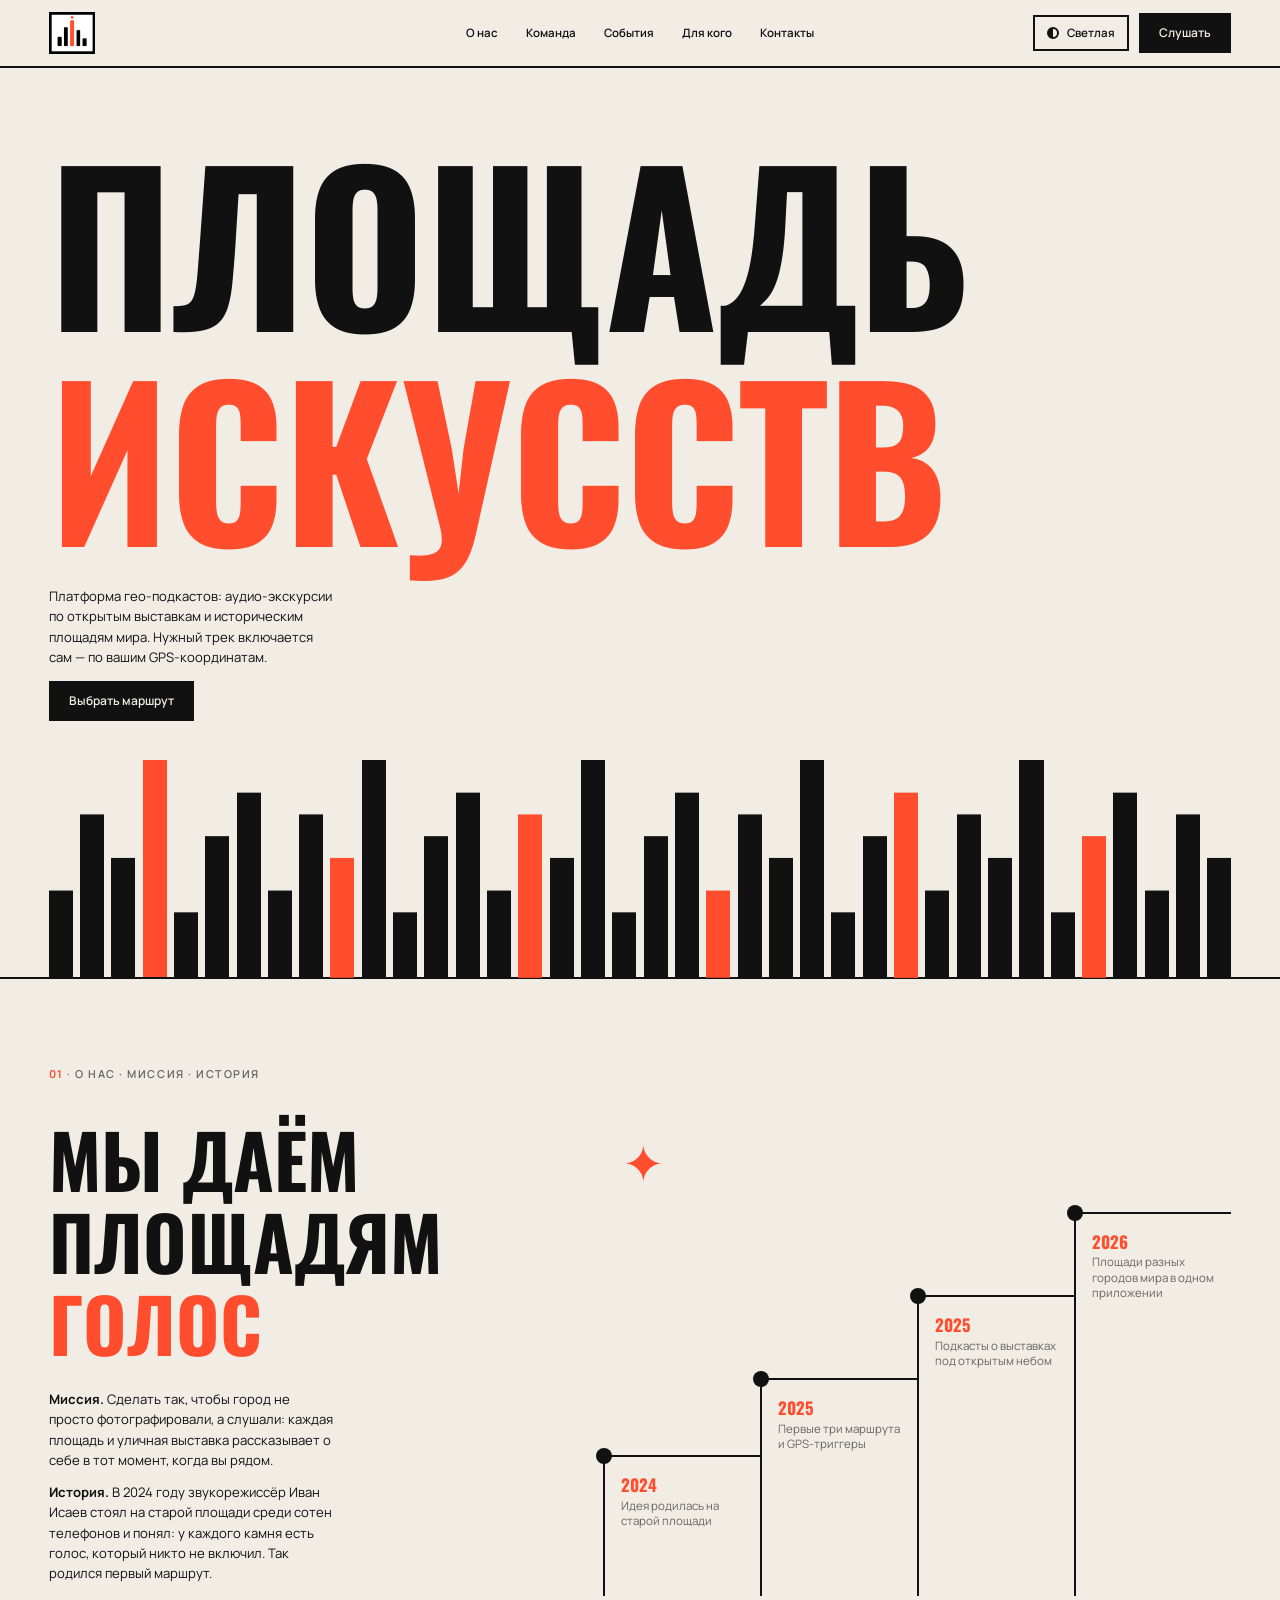
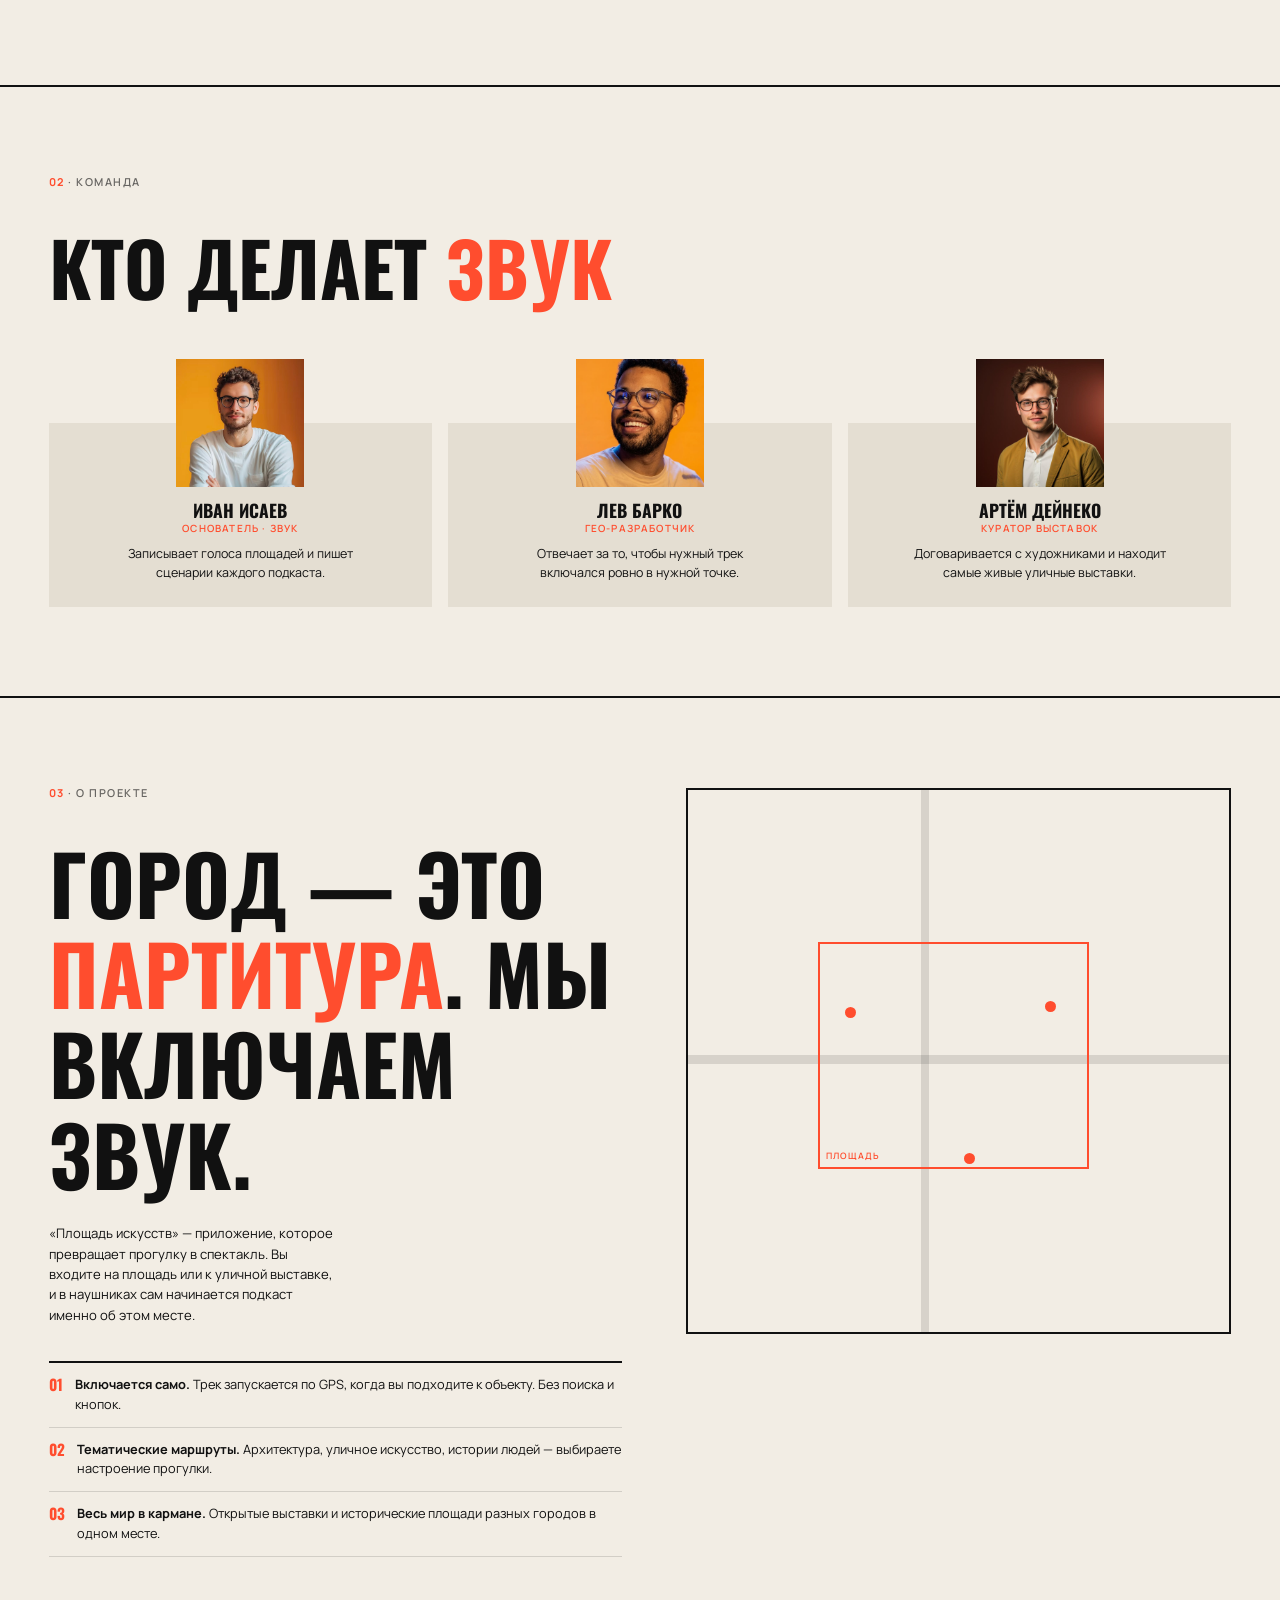
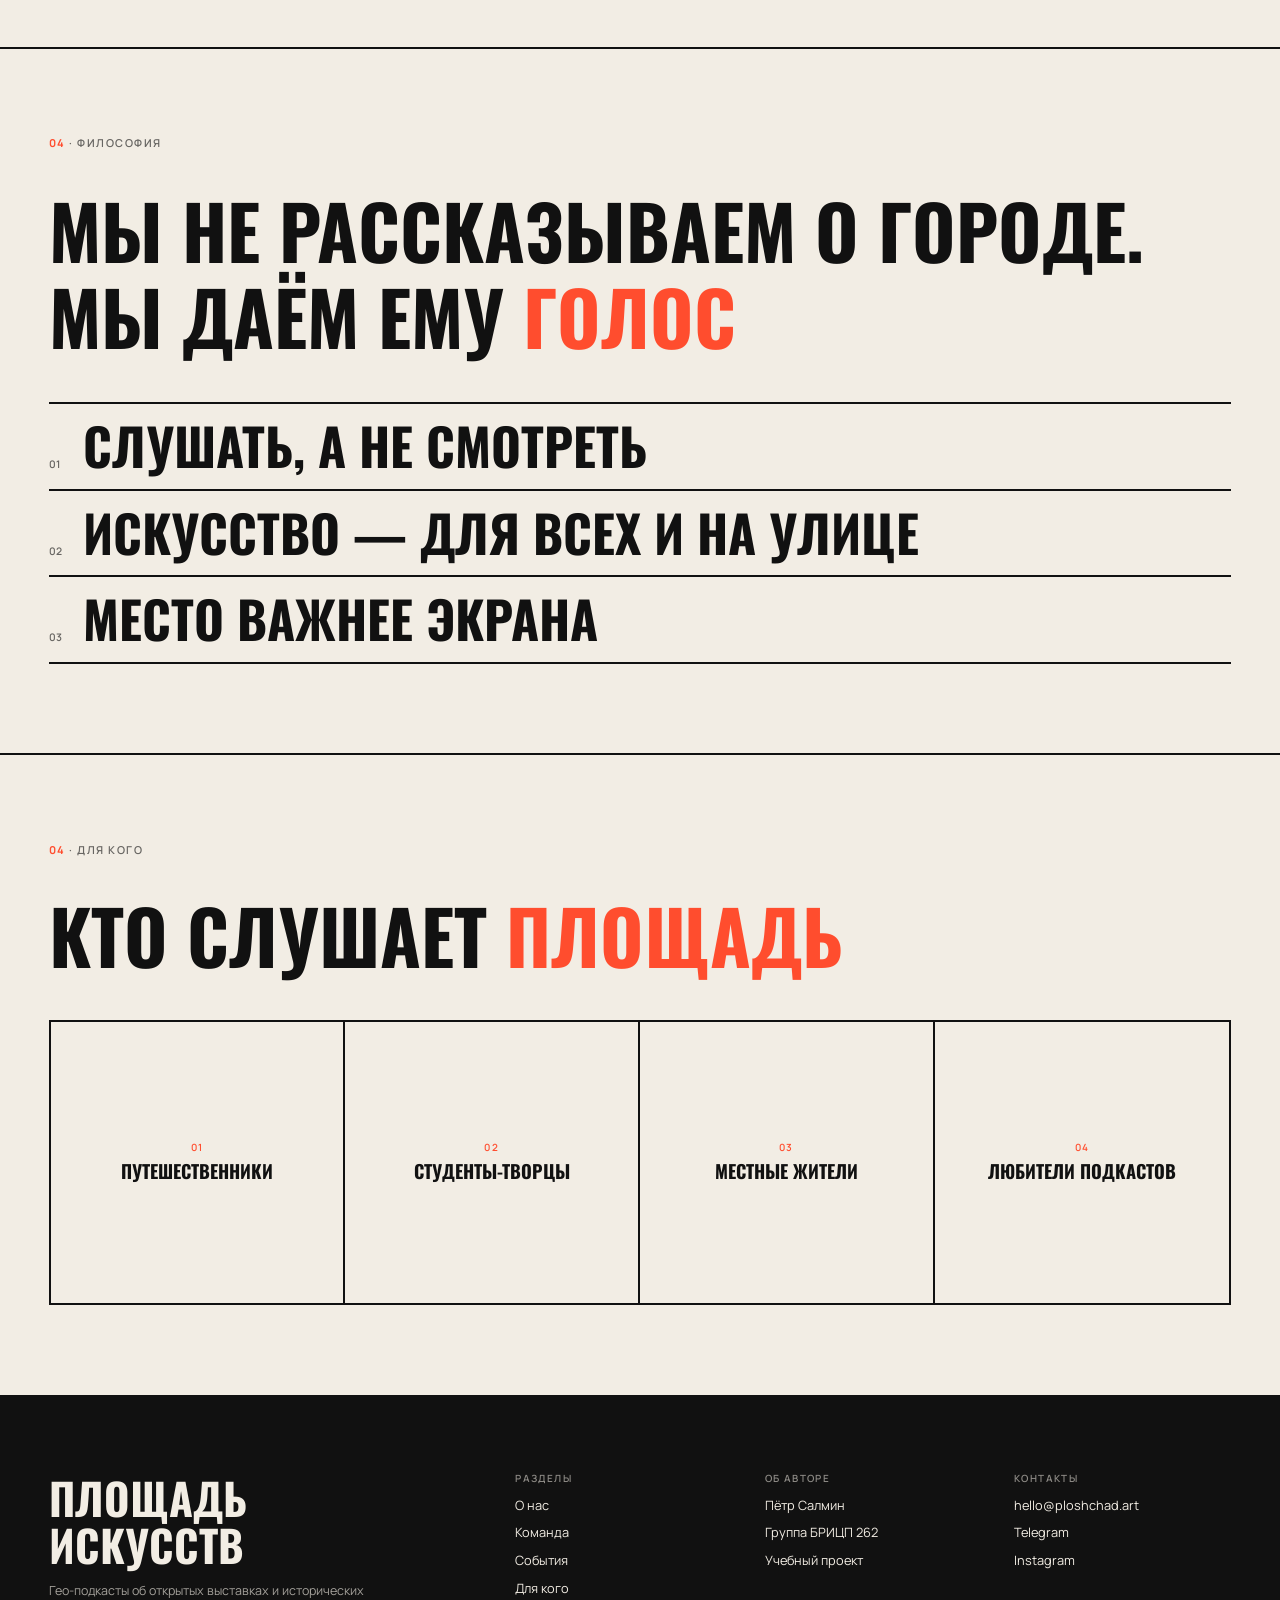
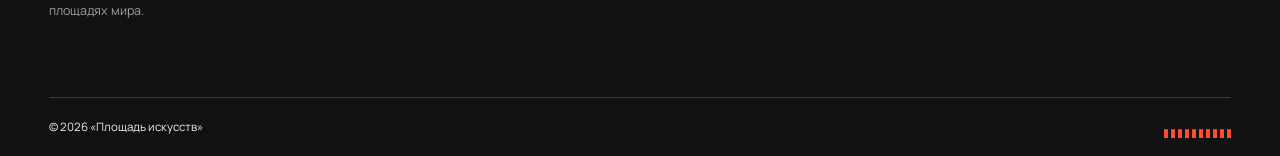
==== index.html @ ce0c1009 "переименовал html файл" ====
<!DOCTYPE html>
<html lang="ru">
<head>
  <meta charset="utf-8">
  <meta name="viewport" content="width=device-width, initial-scale=1, viewport-fit=cover">
  <title>Площадь искусств</title>
  <link rel="stylesheet" href="css/style.css">
</head>
<body>

  <input
    type="checkbox"
    id="theme"
    class="tg"
    aria-label="Включить светлую тему"
  >

  <header>
    <a class="logo" href="#top">
      <img class="logo-light" src="img/Frame 39.png" alt="Площадь искусств">
      <img class="logo-dark" src="img/Frame 40.png" alt="Площадь искусств">
    </a>

    <nav>
      <a href="#about">О нас</a>
      <a href="#team">Команда</a>
      <a href="#project">События</a>
      <a href="#audience">Для кого</a>
      <a href="#footer">Контакты</a>
    </nav>

    <div class="hr">
      <label class="theme" for="theme">
        <i></i>
        <span class="t1">Светлая</span>
        <span class="t2">Тёмная</span>
      </label>
      <a class="btn" href="#project">Слушать</a>
    </div>
  </header>

  <section class="hero" id="top">
    <div class="hm" tabindex="0">
      <h1>
        <span>Площадь</span>
        <span>Искусств</span>
      </h1>

      <p>
        Платформа гео-подкастов: аудио-экскурсии по открытым выставкам и
        историческим площадям мира. Нужный трек включается сам —
        по вашим GPS-координатам.
      </p>

      <a class="btn" href="#project">Выбрать маршрут</a>

      <div class="eq" aria-hidden="true">
        <i></i><i></i><i></i><i></i><i></i><i></i><i></i><i></i>
        <i></i><i></i><i></i><i></i><i></i><i></i><i></i><i></i>
        <i></i><i></i><i></i><i></i><i></i><i></i><i></i><i></i>
        <i></i><i></i><i></i><i></i><i></i><i></i><i></i><i></i>
        <i></i><i></i><i></i><i></i><i></i><i></i>
      </div>
    </div>
  </section>

  <section id="about">
    <p class="k"><b>01</b> · О нас · миссия · история</p>

    <div class="abt">
      <div class="l">
        <h2>Мы даём площадям<br><em>голос</em></h2>

        <div class="txt">
          <p>
            <strong>Миссия.</strong> Сделать так, чтобы город не просто
            фотографировали, а слушали: каждая площадь и уличная выставка
            рассказывает о себе в тот момент, когда вы рядом.
          </p>
          <p>
            <strong>История.</strong> В 2024 году звукорежиссёр Иван Исаев
            стоял на старой площади среди сотен телефонов и понял: у каждого
            камня есть голос, который никто не включил. Так родился первый
            маршрут.
          </p>
        </div>
      </div>

      <div class="r">
        <span class="star" aria-hidden="true">✦</span>

        <ol class="tl">
          <li>
            <span class="d"></span>
            <b>2024</b>
            <small>Идея родилась на старой площади</small>
          </li>
          <li>
            <span class="d"></span>
            <b>2025</b>
            <small>Первые три маршрута и GPS-триггеры</small>
          </li>
          <li>
            <span class="d"></span>
            <b>2025</b>
            <small>Подкасты о выставках под открытым небом</small>
          </li>
          <li>
            <span class="d"></span>
            <b>2026</b>
            <small>Площади разных городов мира в одном приложении</small>
          </li>
        </ol>
      </div>
    </div>
  </section>

  <section id="team">
    <p class="k"><b>02</b> · Команда</p>
    <h2>Кто делает <em>звук</em></h2>

    <div class="team">
      <div class="person">
        <img class="ph" src="img/ivan-isaev.jpg" alt="Иван Исаев">
        <h3>Иван Исаев</h3>
        <small>Основатель · звук</small>
        <p>Записывает голоса площадей и пишет сценарии каждого подкаста.</p>
      </div>

      <div class="person">
        <img class="ph" src="img/лев-барко.jpg" alt="Лев Барко">
        <h3>Лев Барко</h3>
        <small>Гео-разработчик</small>
        <p>Отвечает за то, чтобы нужный трек включался ровно в нужной точке.</p>
      </div>

      <div class="person">
        <img class="ph" src="img/артём-дейнеко.jpg" alt="Артём Дейнеко">
        <h3>Артём Дейнеко</h3>
        <small>Куратор выставок</small>
        <p>Договаривается с художниками и находит самые живые уличные выставки.</p>
      </div>
    </div>
  </section>

  <section id="project">
    <div class="two">
      <div>
        <p class="k"><b>03</b> · О проекте</p>
        <h2>Город — это <em>партитура</em>. Мы включаем звук.</h2>

        <p class="txt">
          «Площадь искусств» — приложение, которое превращает прогулку
          в спектакль. Вы входите на площадь или к уличной выставке,
          и в наушниках сам начинается подкаст именно об этом месте.
        </p>

        <ul class="utp">
          <li>
            <b>01</b>
            <span><strong>Включается само.</strong> Трек запускается по GPS,
            когда вы подходите к объекту. Без поиска и кнопок.</span>
          </li>
          <li>
            <b>02</b>
            <span><strong>Тематические маршруты.</strong> Архитектура,
            уличное искусство, истории людей — выбираете настроение прогулки.</span>
          </li>
          <li>
            <b>03</b>
            <span><strong>Весь мир в кармане.</strong> Открытые выставки
            и исторические площади разных городов в одном месте.</span>
          </li>
        </ul>
      </div>

      <div class="map" aria-label="Карта маршрута">
        <div class="s s1"></div>
        <div class="s s2"></div>
        <div class="sq">ПЛОЩАДЬ</div>

        <div class="pin" tabindex="0" style="top:41%; left:30%">
          <span class="dot"></span>
          <span class="card">
            <b>Голоса площади</b>
            <small>14 мин · в 320 м от вас</small>
            <span class="play">▶ Play</span>
          </span>
        </div>

        <div class="pin" tabindex="0" style="top:40%; left:67%">
          <span class="dot"></span>
          <span class="card">
            <b>Эхо фонтанов</b>
            <small>9 мин · в 540 м от вас</small>
            <span class="play">▶ Play</span>
          </span>
        </div>

        <div class="pin" tabindex="0" style="top:68%; left:52%">
          <span class="dot"></span>
          <span class="card">
            <b>Ночной обход</b>
            <small>21 мин · в 900 м от вас</small>
            <span class="play">▶ Play</span>
          </span>
        </div>
      </div>
    </div>
  </section>

  <section class="phil" id="philosophy">
    <p class="k"><b>04</b> · Философия</p>
    <h2>Мы не рассказываем о городе.<br>Мы даём ему <em>голос</em></h2>

    <ul>
      <li><span>01</span><div>Слушать, а не смотреть</div></li>
      <li><span>02</span><div>Искусство — для всех и на улице</div></li>
      <li><span>03</span><div>Место важнее экрана</div></li>
    </ul>
  </section>

    <section id="audience">
    <p class="k"><b>04</b> · Для кого</p>
    <h2>Кто слушает <em>площадь</em></h2>

    <div class="aud">
      <div class="aud-card">
        <img class="aud-img" src="img/travellers.jpg" alt="Путешественники">
        <div class="aud-content">
          <b class="aud-num">01</b>
          <div class="aud-info">
            <h3>Путешественники</h3>
            <p>Хотят понять город, а не просто отметить его в списке.</p>
          </div>
        </div>
      </div>

      <div class="aud-card">
        <img class="aud-img" src="img/students.jpg" alt="Студенты-творцы">
        <div class="aud-content">
          <b class="aud-num">02</b>
          <div class="aud-info">
            <h3>Студенты-творцы</h3>
            <p>Дизайнеры, архитекторы и искусствоведы ищут живые референсы.</p>
          </div>
        </div>
      </div>

      <div class="aud-card">
        <img class="aud-img" src="img/mestnie.jpg" alt="Местные жители">
        <div class="aud-content">
          <b class="aud-num">03</b>
          <div class="aud-info">
            <h3>Местные жители</h3>
            <p>Открывают знакомый двор по-новому по дороге на работу.</p>
          </div>
        </div>
      </div>

      <div class="aud-card">
        <img class="aud-img" src="img/podkasts.jpg" alt="Любители подкастов">
        <div class="aud-content">
          <b class="aud-num">04</b>
          <div class="aud-info">
            <h3>Любители подкастов</h3>
            <p>Ценят истории, которые можно слушать на ходу.</p>
          </div>
        </div>
      </div>
    </div>
  </section>

  <footer id="footer">
    <div class="fc">
      <div>
        <div class="o">Площадь<br>искусств</div>
        <p class="sub">Гео-подкасты об открытых выставках и исторических площадях мира.</p>
      </div>

      <div>
        <h4>Разделы</h4>
        <ul>
          <li><a href="#about">О нас</a></li>
          <li><a href="#team">Команда</a></li>
          <li><a href="#project">События</a></li>
          <li><a href="#audience">Для кого</a></li>
        </ul>
      </div>

      <div>
        <h4>Об авторе</h4>
        <ul>
          <li>Пётр Салмин</li>
          <li>Группа БРИЦП 262</li>
          <li>Учебный проект</li>
        </ul>
      </div>

      <div>
        <h4>Контакты</h4>
        <ul>
          <li><a href="#top">hello@ploshchad.art</a></li>
          <li><a href="#top">Telegram</a></li>
          <li><a href="#top">Instagram</a></li>
        </ul>
      </div>
    </div>

    <div class="fb">
      <span>© 2026 «Площадь искусств»</span>
      <span class="mini" aria-hidden="true">
        <i></i><i></i><i></i><i></i><i></i><i></i><i></i><i></i><i></i><i></i>
      </span>
    </div>
  </footer>

</body>
</html>
---- css/style.css ----
@import url("font.css");


:root {
  --bg:   #F2EDE4;
  --ink:  #111;
  --ac:   #FF4D2E;
  --line: rgba(17, 17, 17, .14);
  --mute: rgba(17, 17, 17, .62);
  --card: #E4DED2;
  --ph:   #D9D9D9;
  --pad:  clamp(20px, 3.8vw, 64px);

  box-sizing: border-box;
  padding-top:    env(safe-area-inset-top, 0px);
  padding-bottom: env(safe-area-inset-bottom, 0px);
}

@media (prefers-color-scheme: dark) {
  :root:not([data-theme="light"]) {
    --bg:   #0E0E0E;
    --ink:  #F2EDE4;
    --line: rgba(242, 237, 228, .16);
    --mute: rgba(242, 237, 228, .62);
    --card: #1B1B1B;
    --ph:   #333;
  }
}

:root[data-theme="dark"] {
  --bg:   #0E0E0E;
  --ink:  #F2EDE4;
  --line: rgba(242, 237, 228, .16);
  --mute: rgba(242, 237, 228, .62);
  --card: #1B1B1B;
  --ph:   #333;
}

:root:has(.tg:checked) {
  --bg:   #F2EDE4;
  --ink:  #111;
  --line: rgba(17, 17, 17, .14);
  --mute: rgba(17, 17, 17, .62);
  --card: #E4DED2;
  --ph:   #D9D9D9;
}


*,
*::before,
*::after {
  box-sizing: inherit;
}

html {
  scroll-behavior: smooth;
  scroll-padding-top: calc(env(safe-area-inset-top, 0px) + 56px);
}

body {
  margin: 0;
  background: var(--bg);
  color: var(--ink);
  font: 400 .95rem/1.55 Manrope, Arial, sans-serif;
  overflow-x: hidden;
}

h1, h2, h3, .o {
  font-family: Oswald, Impact, "Arial Narrow", sans-serif;
  text-transform: uppercase;
  font-weight: 700;
  margin: 0;
  line-height: 1.1;
}

h2 {
  font-size: clamp(2.2rem, 5.8vw, 6.2rem);
}

em {
  font-style: normal;
  color: var(--ac);
}

p {
  margin: 0 0 .9em;
}

a {
  color: inherit;
  text-decoration: none;
}

section {
  padding: clamp(48px, 7vw, 110px) var(--pad);
  border-bottom: 2px solid var(--ink);
}

/*компоненты*/
.k {
  font: 600 .68rem/1 Manrope, sans-serif;
  letter-spacing: .14em;
  text-transform: uppercase;
  color: var(--mute);
  margin: 0 0 clamp(20px, 3vw, 40px);
}

.k b {
  color: var(--ac);
}

.btn {
  display: inline-block;
  background: var(--ink);
  color: var(--bg);
  font: 600 .75rem/1 Manrope, sans-serif;
  padding: 12px 18px;
  border: 2px solid var(--ink);
  transition: background .25s, color .25s, border-color .25s;
}

.btn:hover {
  background: var(--ac);
  border-color: var(--ac);
  color: #111;
}

/*header*/
header {
  position: sticky;
  top: env(safe-area-inset-top, 0px);
  z-index: 20;
  display: grid;
  grid-template-columns: 1fr auto 1fr;
  align-items: center;
  gap: 16px;
  padding: 12px var(--pad);
  background: var(--bg);
  border-bottom: 2px solid var(--ink);
}

.logo {
  display: flex;
  align-items: center;
}

.logo img {
  height: clamp(28px, 4vw, 42px);
  width: auto;
  max-width: 100%;
}

.logo .logo-light { display: block; }
.logo .logo-dark  { display: none;  }

@media (prefers-color-scheme: dark) {
  :root:not([data-theme="light"]):not(:has(.tg:checked)) .logo-light { display: none;  }
  :root:not([data-theme="light"]):not(:has(.tg:checked)) .logo-dark  { display: block; }
}

:root[data-theme="dark"] .logo-light { display: none;  }
:root[data-theme="dark"] .logo-dark  { display: block; }

header nav {
  display: flex;
  gap: clamp(12px, 2.2vw, 32px);
  font: 600 .72rem/1 Manrope, sans-serif;
}

header nav a {
  position: relative;
}

header nav a::after {
  content: "";
  position: absolute;
  left: 0;
  right: 100%;
  bottom: -6px;
  height: 2px;
  background: var(--ac);
  transition: right .3s;
}

header nav a:hover::after {
  right: 0;
}

.hr {
  justify-self: end;
  display: flex;
  gap: 10px;
  align-items: center;
}

.tg {
  position: absolute;
  opacity: 0;
  pointer-events: none;
}

.tg:focus-visible + header .theme {
  outline: 2px solid var(--ac);
  outline-offset: 2px;
}

.theme {
  display: flex;
  align-items: center;
  gap: 8px;
  background: transparent;
  color: var(--ink);
  border: 2px solid var(--ink);
  padding: 10px 12px;
  font: 600 .72rem/1 Manrope, sans-serif;
  cursor: pointer;
  user-select: none;
  transition: background .25s, color .25s;
}

.theme:hover {
  background: var(--ink);
  color: var(--bg);
}

.theme .t2 {
  display: none;
}

.tg:checked ~ header .theme .t1 {
  display: none;
}

.tg:checked ~ header .theme .t2 {
  display: inline;
}

.theme i {
  width: 12px;
  height: 12px;
  border-radius: 50%;
  border: 2px solid currentColor;
  background: linear-gradient(90deg, currentColor 50%, transparent 50%);
  transition: transform .4s;
}

.theme:hover i {
  transform: rotate(180deg);
}

/*hero*/
.hero {
  padding-top:    clamp(32px, 5vw, 80px);
  padding-bottom: 0;
}

.hm {
  outline: none;
  cursor: crosshair;
}

.hero h1 {
  font-size: clamp(3.6rem, 16vw, 17rem);
  line-height: 1.05;
  letter-spacing: -.005em;
}

.hero h1 span {
  display: block;
}

.hero h1 span + span {
  color: var(--ac);
}

.hero p {
  max-width: 36ch;
  margin: clamp(14px, 2vw, 24px) 0 14px;
  font-size: .82rem;
}

.eq {
  display: flex;
  align-items: flex-end;
  gap: clamp(3px, .55vw, 9px);
  height: clamp(150px, 17vw, 300px);
  margin-top: clamp(20px, 3vw, 44px);
}

.eq i {
  flex: 1;
  height: 100%;
  background: var(--ink);
  transform-origin: bottom;
  transform: scaleY(var(--s, .5));
  animation: eq 1s ease-in-out infinite paused;
}

.eq i:nth-child(6n + 4) {
  background: var(--ac);
}

.eq i:nth-child(7n + 1) { --s: .4;  }
.eq i:nth-child(7n + 2) { --s: .75; }
.eq i:nth-child(7n + 3) { --s: .55; }
.eq i:nth-child(7n + 4) { --s: 1;   }
.eq i:nth-child(7n + 5) { --s: .3;  }
.eq i:nth-child(7n + 6) { --s: .65; }
.eq i:nth-child(7n)     { --s: .85; }

.eq i:nth-child(3n) {
  animation-duration: .7s;
  animation-delay: -.2s;
}
.eq i:nth-child(3n + 1) {
  animation-duration: 1.3s;
  animation-delay: -.7s;
}
.eq i:nth-child(5n) {
  animation-duration: .55s;
  animation-delay: -.4s;
}
.eq i:nth-child(2n) {
  animation-delay: -.1s;
}

.hm:hover .eq i,
.hm:focus-within .eq i {
  animation-play-state: running;
}

@keyframes eq {
  0%, 100% { transform: scaleY(var(--s)); }
  50%      { transform: scaleY(calc(1.05 - var(--s))); }
}

/*о нас*/
.abt {
  display: grid;
  grid-template-columns: minmax(0, 1fr) minmax(0, 1.25fr);
  gap: clamp(24px, 4vw, 64px);
  align-items: stretch;
}

.star {
  position: absolute;
  left: 3%;
  top: 4%;
  font-size: clamp(2rem, 4vw, 4rem);
  color: var(--ac);
  line-height: 1;
}

@keyframes spin {
  to { transform: rotate(360deg); }
}

.txt {
  max-width: 36ch;
  margin-top: clamp(16px, 2vw, 28px);
  font-size: .82rem;
}

.r {
  position: relative;
  display: flex;
  align-items: flex-end;
  min-height: clamp(290px, 30vw, 430px);
}

.tl {
  list-style: none;
  margin: 0;
  padding: 0;
  display: grid;
  grid-template-columns: repeat(4, 1fr);
  align-items: end;
  width: 100%;
}

.tl li:nth-child(1) { height: clamp(110px, 11vw,   160px); }
.tl li:nth-child(2) { height: clamp(170px, 17vw,   250px); }
.tl li:nth-child(3) { height: clamp(230px, 23.5vw, 340px); }
.tl li:nth-child(4) { height: clamp(290px, 30vw,   430px); }

.tl li {
  position: relative;
  text-align: left;
  padding: 20px 12px 14px 16px;
  border-top:  2px solid var(--ink);
  border-left: 2px solid var(--ink);
}

.tl .d {
  position: absolute;
  left: -9px;
  top: -9px;
  display: block;
  width: 16px;
  height: 16px;
  border-radius: 50%;
  background: var(--ink);
  transition: background .3s;
}

.tl .d::after {
  content: "";
  position: absolute;
  inset: 0;
  border-radius: 50%;
  animation: pu 2.4s ease-out infinite;
}

.tl li:hover .d {
  background: var(--ac);
}

.tl b {
  display: block;
  font: 700 1.05rem/1 Oswald, sans-serif;
  color: var(--ac);
}

.tl small {
  display: block;
  color: var(--mute);
  font-size: .72rem;
  line-height: 1.35;
  margin-top: 4px;
}

@keyframes pu {
  0%   { box-shadow: 0 0 0 0 var(--ac); }
  100% { box-shadow: 0 0 0 18px transparent; }
}


/*команда*/
.team {
  --s: clamp(80px, 10vw, 160px);
  display: grid;
  grid-template-columns: repeat(3, 1fr);
  gap: 16px;
  margin-top: calc(clamp(28px, 4vw, 56px) + var(--s) / 2);
}

.person {
  background: var(--card);
  padding: 0 20px 24px;
  text-align: center;
}

.ph {
  display: block;
  width: var(--s);
  height: var(--s);
  margin: calc(var(--s) / -2) auto 14px;
  object-fit: cover;
}

.person h3 {
  font-size: 1.1rem;
}

.person small {
  display: block;
  margin: 4px 0 10px;
  color: var(--ac);
  font: 600 .62rem/1 Manrope, sans-serif;
  letter-spacing: .12em;
  text-transform: uppercase;
}

.person p {
  margin: 0 auto;
  font-size: .78rem;
  max-width: 34ch;
}

/*о проекте*/
.two {
  display: grid;
  grid-template-columns: 1.05fr 1fr;
  gap: clamp(28px, 5vw, 80px);
  align-items: start;
}

.two h2 {
  font-size: clamp(2.2rem, 6.4vw, 6.8rem);
}

.utp {
  list-style: none;
  margin: clamp(20px, 3vw, 36px) 0 0;
  padding: 0;
  border-top: 2px solid var(--ink);
}

.utp li {
  display: flex;
  gap: 12px;
  padding: 12px 0;
  border-bottom: 1px solid var(--line);
  font-size: .8rem;
}

.utp b {
  font: 700 .95rem/1.2 Oswald, sans-serif;
  color: var(--ac);
}

.map {
  position: relative;
  aspect-ratio: 1;
  border: 2px solid var(--ink);
}

.map .s {
  position: absolute;
  background: var(--ink);
  opacity: .12;
}

.map .s1 { left: 0; right: 0; top: 49%; height: 1.6%; }
.map .s2 { top: 0; bottom: 0; left: 43%; width: 1.6%; }

.map .sq {
  position: absolute;
  inset: 28% 26% 30% 24%;
  border: 2px solid var(--ac);
  display: flex;
  align-items: flex-end;
  padding: 6px;
  font: 600 .55rem/1 Manrope, sans-serif;
  letter-spacing: .14em;
  color: var(--ac);
}

.pin {
  position: absolute;
  width: 44px;
  height: 44px;
  margin: -22px 0 0 -22px;
  display: grid;
  place-items: center;
  outline: none;
  cursor: pointer;
  z-index: 1;
}

.pin:hover,
.pin:focus {
  z-index: 5;
}

.pin .dot {
  width: 11px;
  height: 11px;
  border-radius: 50%;
  background: var(--ac);
  position: relative;
  transition: transform .3s;
}

.pin .dot::after {
  content: "";
  position: absolute;
  inset: 0;
  border-radius: 50%;
  animation: pu 2s ease-out infinite;
}

.pin:hover .dot,
.pin:focus .dot {
  transform: scale(1.5);
}

.card {
  position: absolute;
  bottom: calc(100% + 4px);
  left: 50%;
  width: 180px;
  padding: 12px;
  background: var(--ink);
  color: var(--bg);
  opacity: 0;
  visibility: hidden;
  transform: translate(-50%, 10px);
  transition: opacity .3s, transform .3s, visibility .3s;
  text-align: left;
}

.pin:hover .card,
.pin:focus .card {
  opacity: 1;
  visibility: visible;
  transform: translate(-50%, 0);
}

.card b {
  display: block;
  font: 700 1rem/1.1 Oswald, sans-serif;
  text-transform: uppercase;
}

.card small {
  display: block;
  margin: 3px 0 8px;
  font-size: .72rem;
  opacity: .75;
}

.play {
  display: inline-block;
  background: var(--ac);
  color: #111;
  font: 600 .72rem/1 Manrope, sans-serif;
  padding: 6px 11px;
  border-radius: 99px;
}

/*филисофия*/
.phil h2 {
  font-size: clamp(2.2rem, 5.8vw, 6.2rem);
  line-height: 1.15;
}

.phil ul {
  list-style: none;
  margin: clamp(24px, 3.5vw, 44px) 0 0;
  padding: 0;
  border-top: 2px solid var(--ink);
}

.phil li {
  display: flex;
  align-items: baseline;
  gap: 20px;
  padding: clamp(8px, 1.2vw, 16px) 0;
  border-bottom: 2px solid var(--ink);
  transition: padding-left .3s, color .3s;
}

.phil li:hover {
  padding-left: 20px;
  color: var(--ac);
}

.phil li span {
  font: 600 .65rem/1 Manrope, sans-serif;
  color: var(--mute);
  min-width: 2ch;
}

.phil li div {
  font: 700 clamp(1.6rem, 4vw, 4.2rem)/1.05 Oswald, sans-serif;
  text-transform: uppercase;
}

/*для кого*/
.aud {
  display: grid;
  grid-template-columns: repeat(4, 1fr);
  margin-top: clamp(24px, 3.5vw, 44px);
  border: 2px solid var(--ink);
}

.aud-card {
  position: relative;
  min-height: clamp(240px, 22vw, 340px);
  border-right: 2px solid var(--ink);
  overflow: hidden;
  transition: background .3s, color .3s;
}

.aud-card:last-child {
  border-right: 0;
}

.aud-img {
  position: absolute;
  inset: 0;
  width: 100%;
  height: 100%;
  object-fit: cover;
  opacity: 0;
  z-index: 1;
  transition: opacity .4s ease, transform .4s ease;
}

.aud-content {
  position: relative;
  z-index: 2;
  height: 100%;
  padding: 24px 20px;
  display: flex;
  flex-direction: column;
  justify-content: center;
  align-items: center;
  text-align: center;
  transition: all .3s ease;
}

.aud-num {
  font: 600 .62rem/1 Manrope, sans-serif;
  letter-spacing: .14em;
  color: var(--ac);
  margin-bottom: 8px;
  transition: all .3s ease;
}

.aud-info {
  display: flex;
  flex-direction: column;
  align-items: center;
  transition: all .3s ease;
}

.aud-info h3 {
  font-size: 1.15rem;
  margin: 0;
}

.aud-info p {
  margin: 0;
  font-size: .78rem;
  max-width: 30ch;
  opacity: 0;
  max-height: 0;
  overflow: hidden;
  transition: opacity .3s ease, max-height .3s ease, margin .3s ease;
}

.aud-card:hover {
  background: var(--ink);
  color: var(--bg);
}

.aud-card:hover .aud-img {
  opacity: 0.5;
  transform: scale(1.05);
}

.aud-card:hover .aud-content {
  justify-content: space-between; 
  align-items: flex-start;        
  text-align: left;
}

.aud-card:hover .aud-info {
  align-items: flex-start;
}

.aud-card:hover .aud-info p {
  opacity: 1;
  max-height: 100px;
  margin-top: 8px;
}

/*футер*/
footer {
  background: var(--ink);
  color: var(--bg);
  padding: clamp(40px, 6vw, 88px) var(--pad) 0;
}

.fc {
  display: grid;
  grid-template-columns: 2fr 1fr 1fr 1fr;
  gap: 32px;
}

footer .o {
  font-size: clamp(1.8rem, 3.4vw, 3.2rem);
  line-height: 1.1;
}

footer .sub {
  margin: 12px 0 0;
  font-size: .78rem;
  opacity: .65;
  max-width: 40ch;
}

footer h4 {
  margin: 0 0 12px;
  font: 600 .62rem/1 Manrope, sans-serif;
  letter-spacing: .14em;
  text-transform: uppercase;
  opacity: .55;
}

footer ul {
  list-style: none;
  margin: 0;
  padding: 0;
  display: grid;
  gap: 8px;
  font-size: .8rem;
}

footer a:hover {
  color: var(--ac);
}

.fb {
  display: flex;
  justify-content: space-between;
  align-items: center;
  gap: 16px;
  margin-top: clamp(40px, 6vw, 88px);
  padding: 18px 0;
  border-top: 1px solid rgba(128, 128, 128, .4);
  font-size: .72rem;
}

.mini {
  display: flex;
  align-items: flex-end;
  gap: 3px;
  height: 22px;
}

.mini i {
  width: 4px;
  height: 100%;
  background: var(--ac);
  transform-origin: bottom;
  transform: scaleY(.4);
  animation: eq .8s ease-in-out infinite;
  --s: .3;
}

.mini i:nth-child(2n) {
  animation-delay: -.3s;
  --s: .6;
}

.mini i:nth-child(3n) {
  animation-delay: -.55s;
  --s: .9;
}

@media (max-width: 860px) {
  header {
    grid-template-columns: 1fr auto;
  }

  header nav {
    display: none;
  }

  .two,
  .fc,
  .team {
    grid-template-columns: 1fr;
  }

  .team {
    gap: calc(var(--s) / 2 + 24px);
  }

  .abt {
    grid-template-columns: 1fr;
  }

  .r {
    min-height: 0;
    padding-top: 28px;
  }

  .tl {
    grid-template-columns: 1fr 1fr;
    row-gap: 28px;
    align-items: start;
  }

  .tl li:nth-child(n) {
    height: auto;
  }

  .star {
    left: auto;
    right: 0;
    top: -6px;
  }

  .aud {
    grid-template-columns: 1fr 1fr;
  }

  .aud-card:nth-child(2) {
    border-right: 0;
  }

  .aud-card:nth-child(-n + 2) {
    border-bottom: 2px solid var(--ink);
  }
}

@media (max-width: 480px) {
  header .theme span,
  .tg:checked ~ header .theme .t2 {
    display: none;
  }

  .aud {
    grid-template-columns: 1fr;
  }

  .aud-card {
    border-right: 0;
    border-bottom: 2px solid var(--ink);
  }

  .aud-card:last-child {
    border-bottom: 0;
  }
}

@media (prefers-reduced-motion: reduce) {
  *,
  *::before,
  *::after {
    animation: none !important;
    transition: none !important;
  }
}
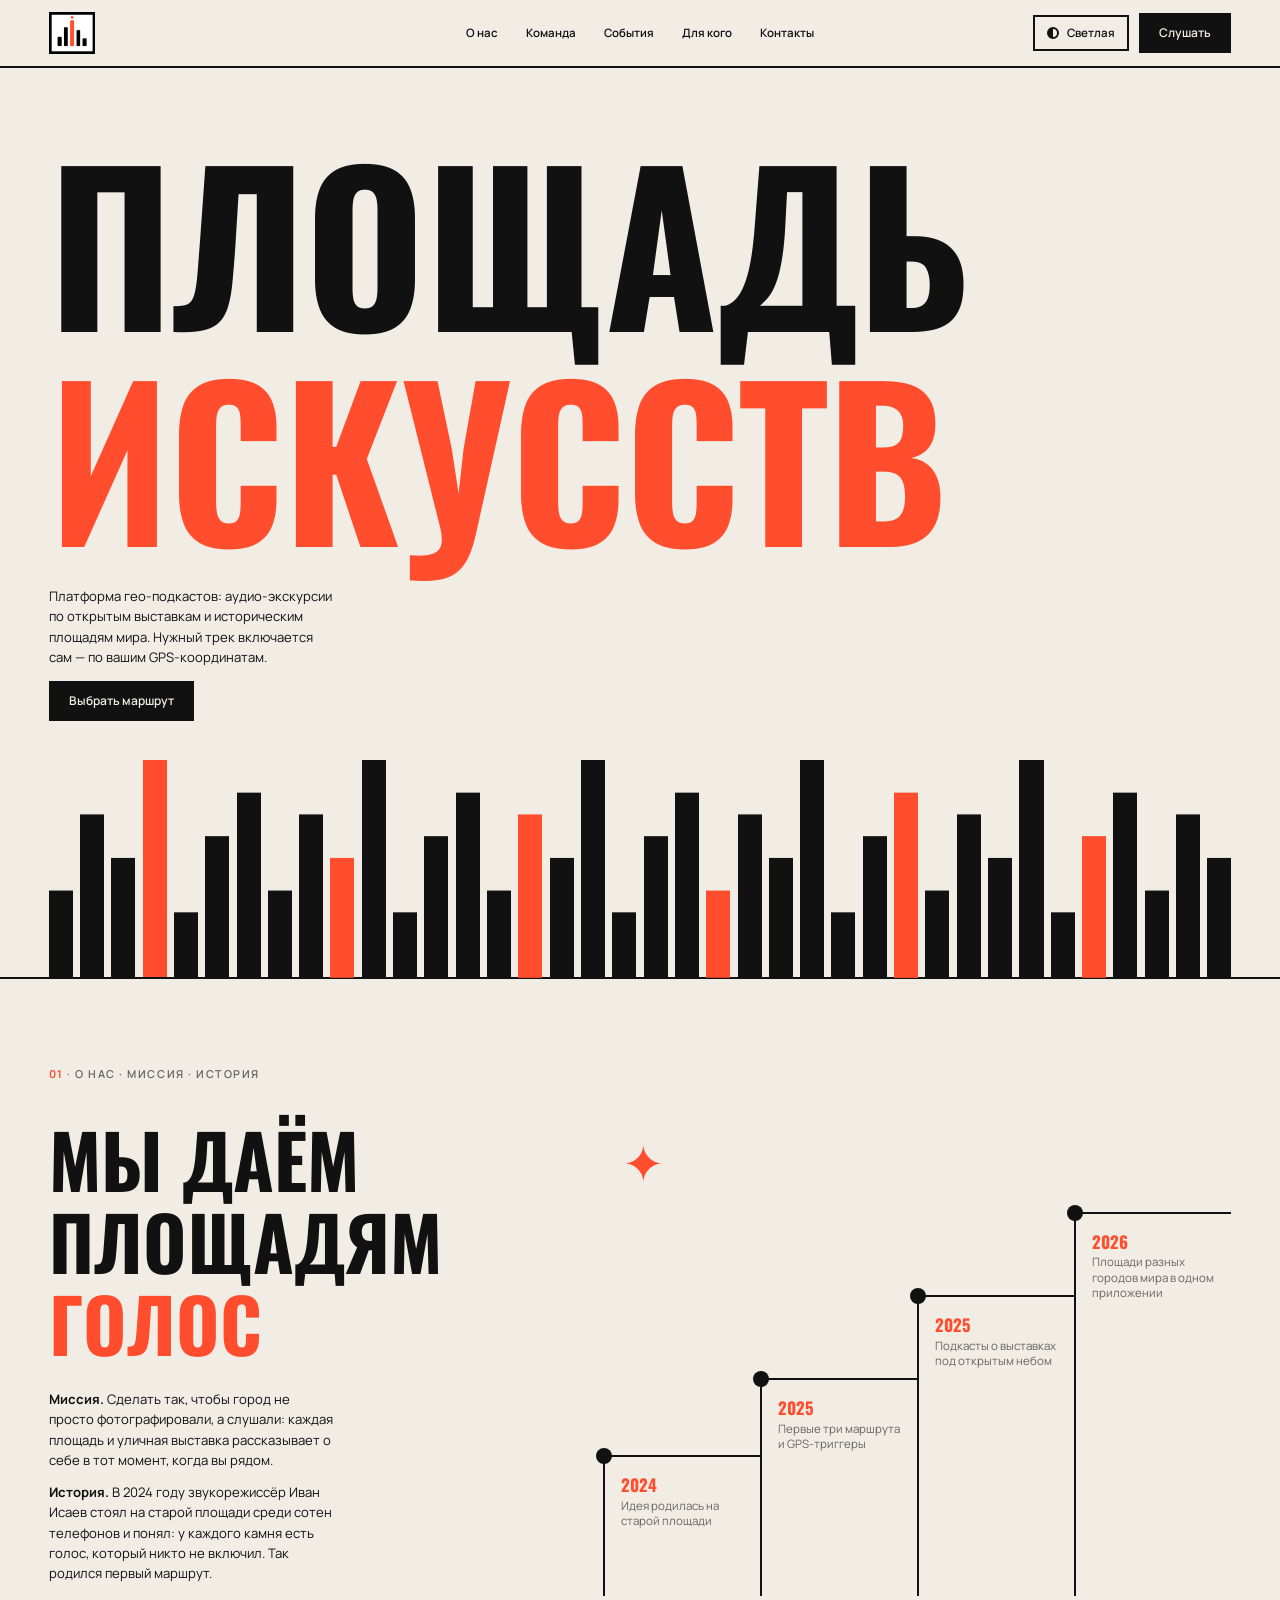
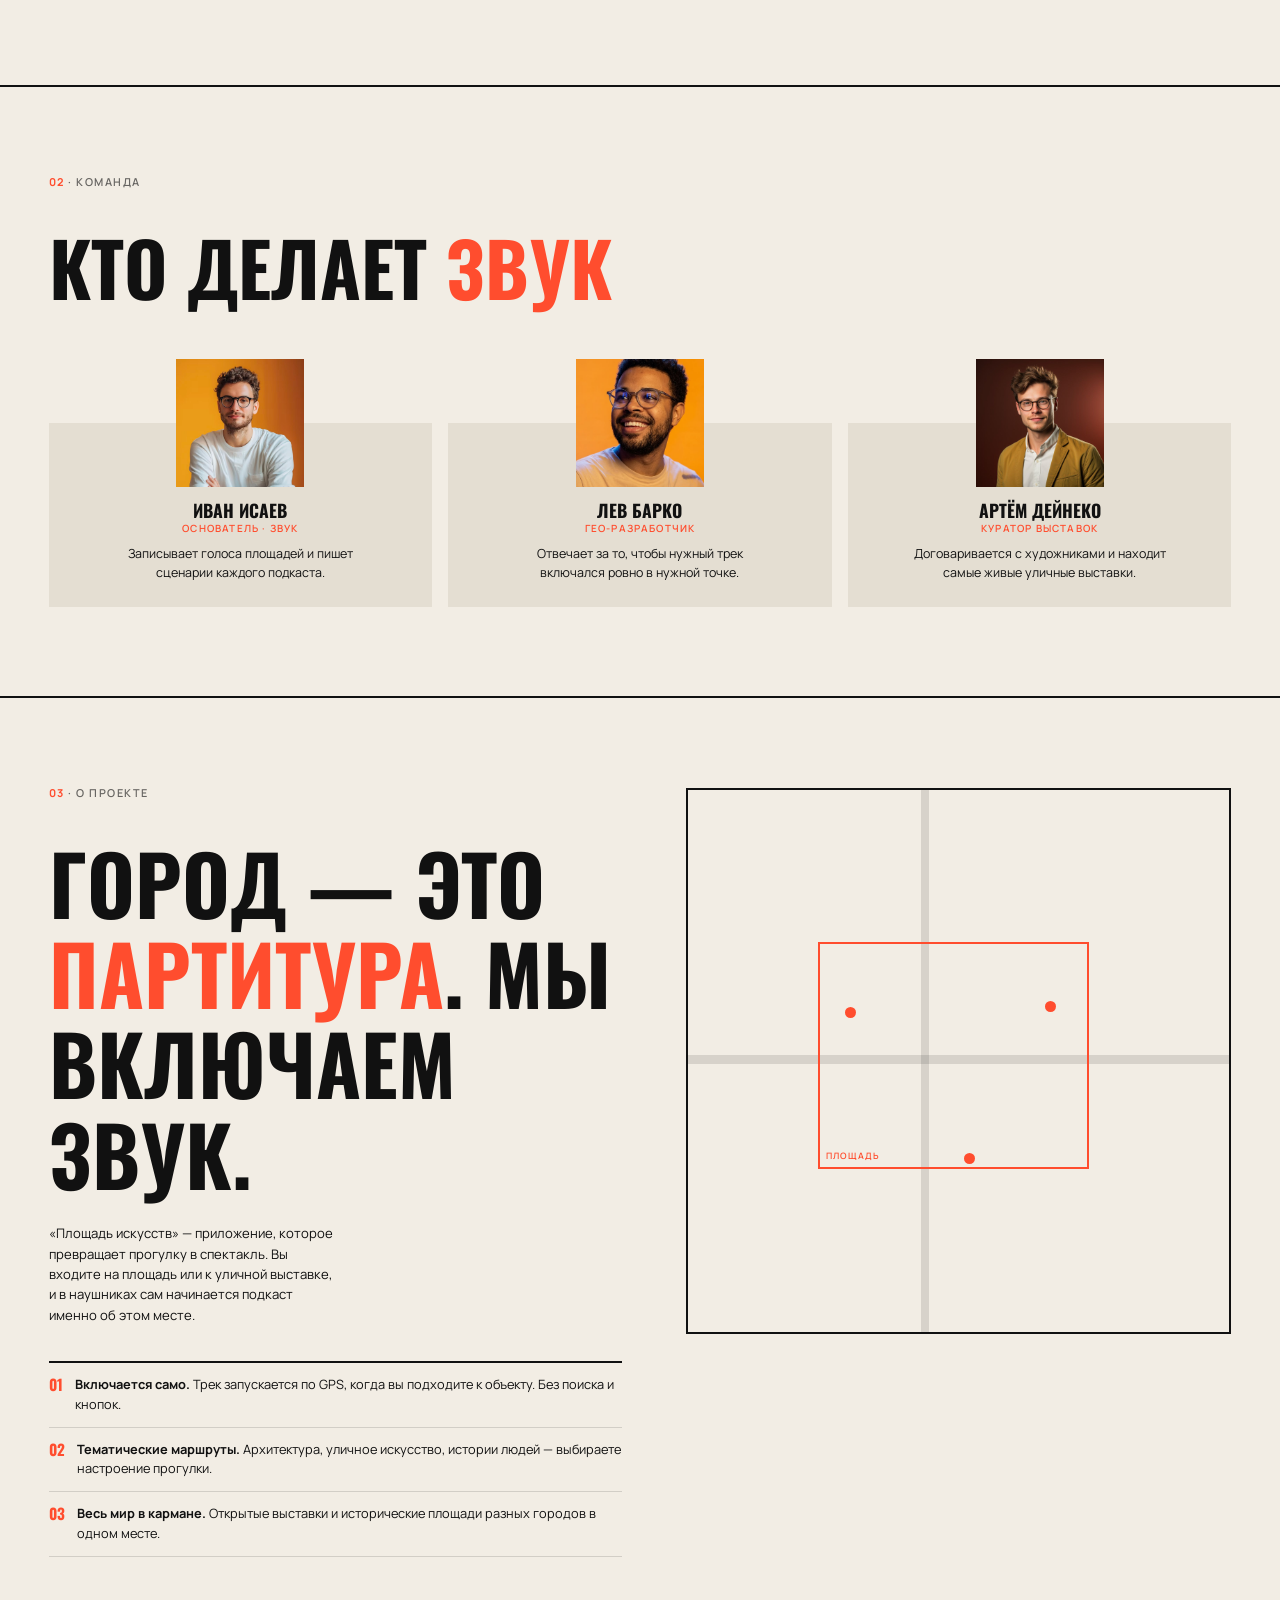
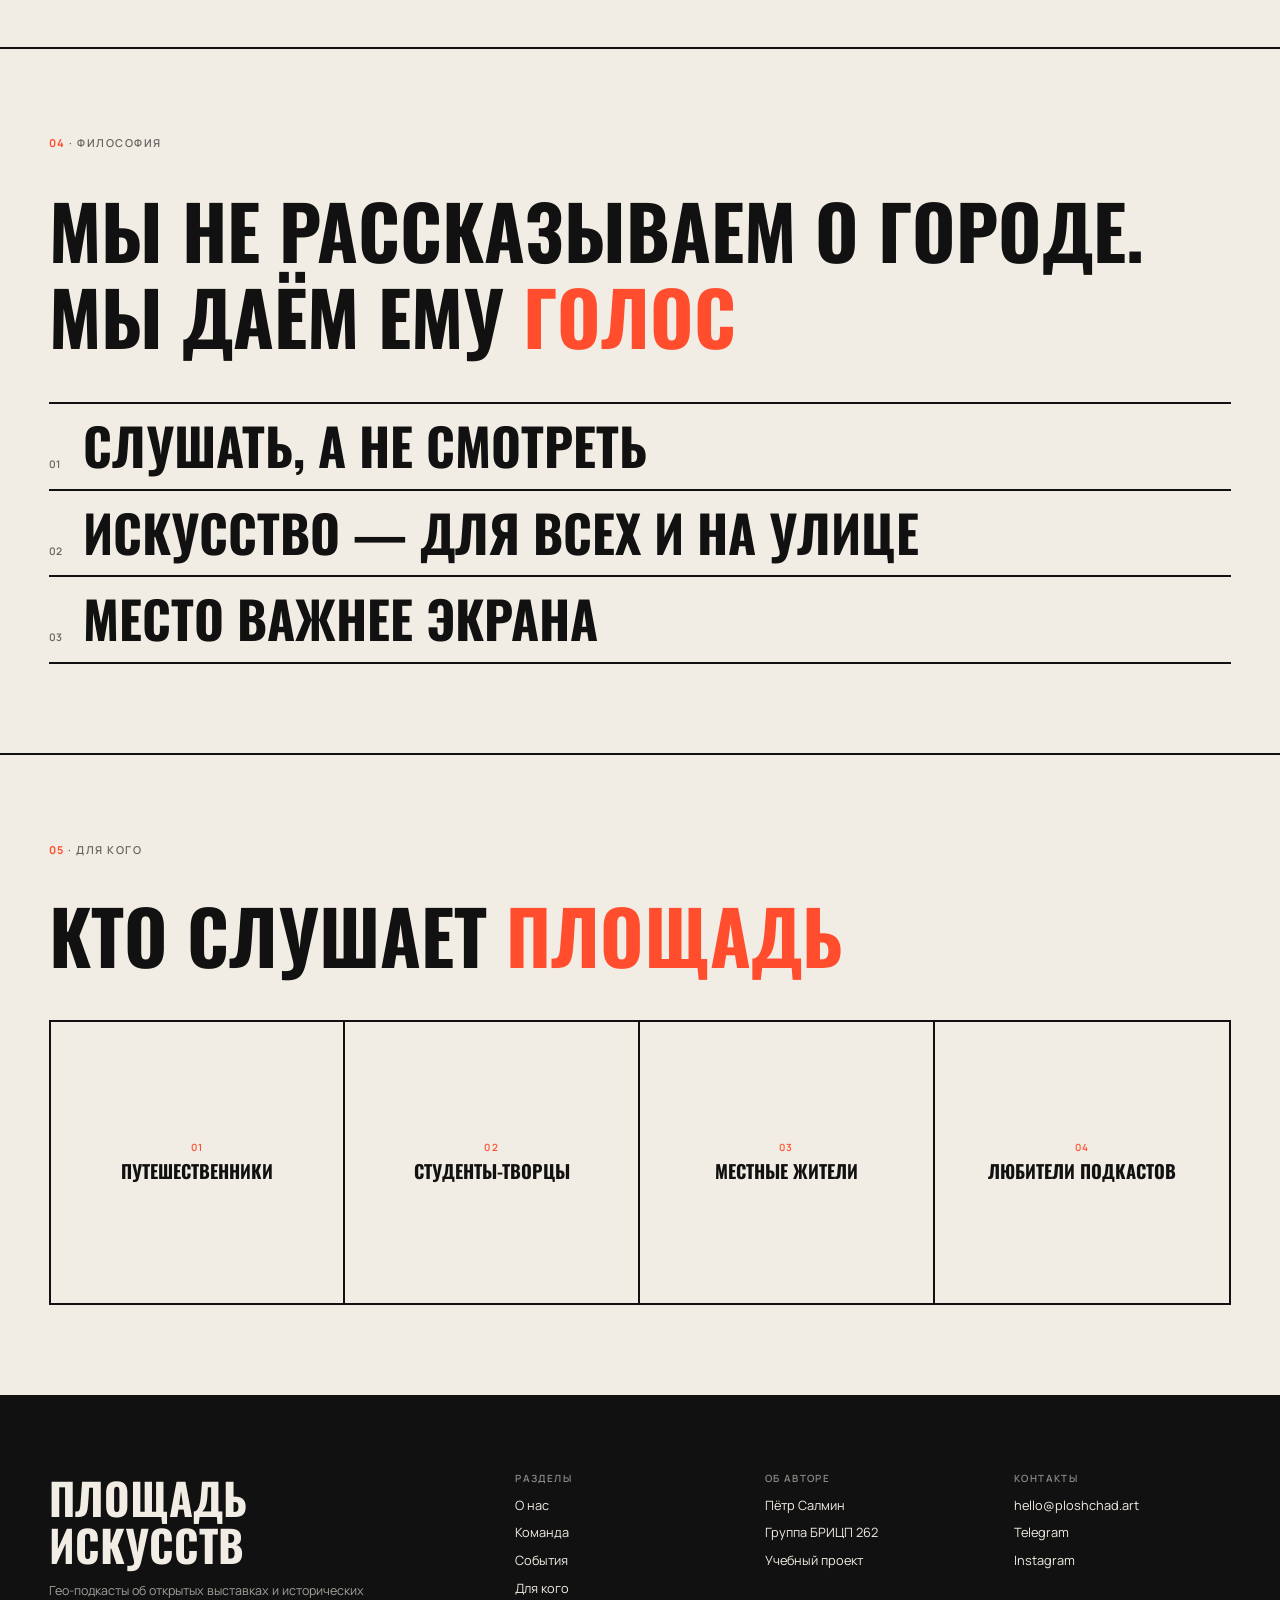
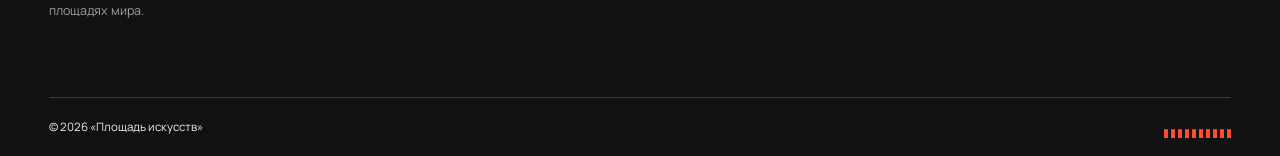
==== commit 1e669360: "Поправил ошибку" ====
--- a/index.html
+++ b/index.html
@@ -221,7 +221,7 @@
   </section>
 
     <section id="audience">
-    <p class="k"><b>04</b> · Для кого</p>
+    <p class="k"><b>05</b> · Для кого</p>
     <h2>Кто слушает <em>площадь</em></h2>
 
     <div class="aud">
